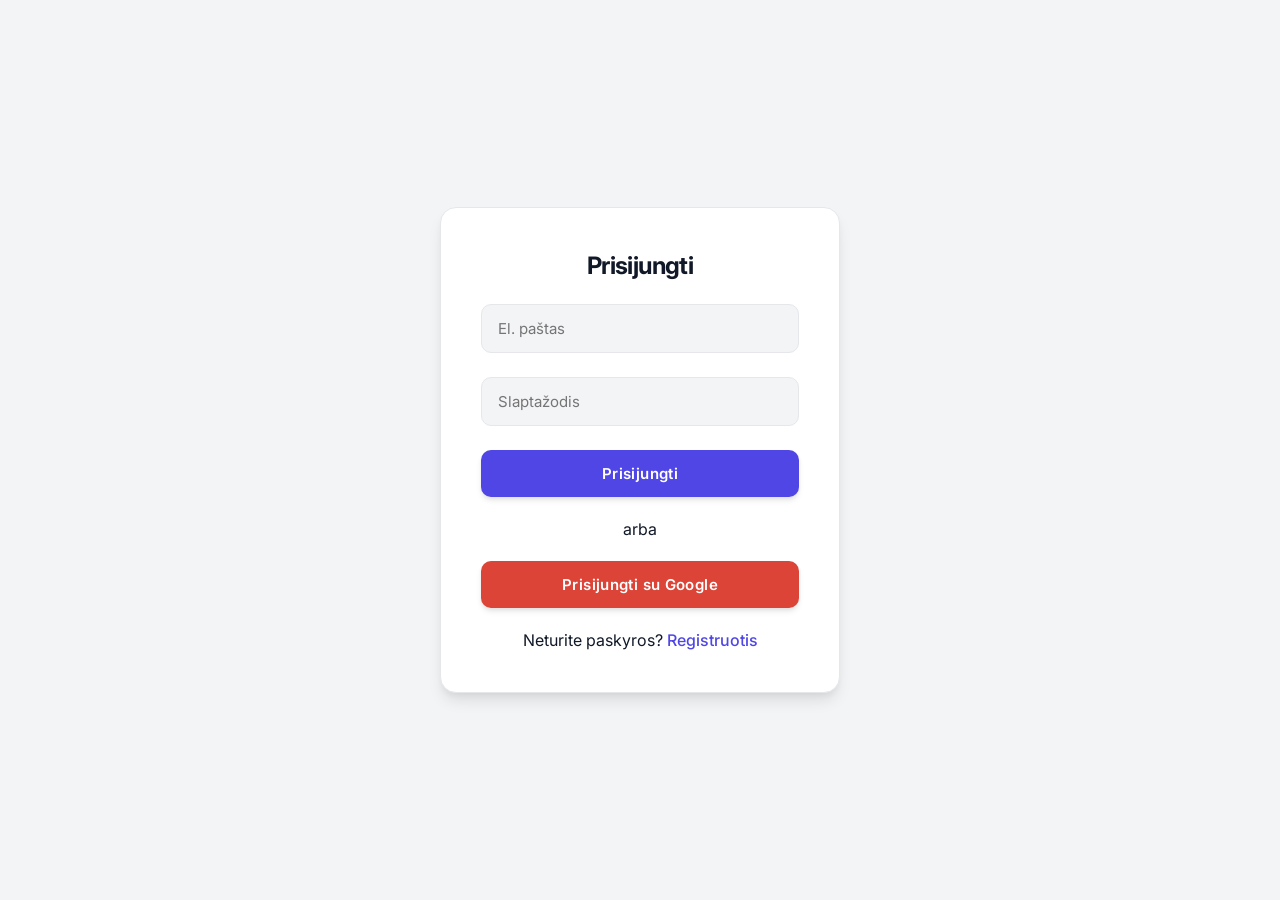
==== login.html @ 30f61926 "Create login.html" ====
<!DOCTYPE html>
<html lang="lt">
<head>
    <meta charset="UTF-8">
    <meta name="viewport" content="width=device-width, initial-scale=1.0">
    <title>Prisijungti</title>
    <link rel="stylesheet" href="assets/css/style.css">
</head>
<body>
    <div id="toast-container"></div>
    <div class="container" style="display: flex; justify-content: center; align-items: center; min-height: 100vh;">
        <div class="card" style="width: 100%; max-width: 400px;">
            <h2 class="text-center" style="margin-bottom: 20px;">Prisijungti</h2>
            <form id="login-form">
                <div class="input-group">
                    <input type="email" id="email" placeholder="El. paštas" required>
                </div>
                <div class="input-group">
                    <input type="password" id="password" placeholder="Slaptažodis" required>
                </div>
                <button type="submit" class="btn" id="login-btn" style="width: 100%;">Prisijungti</button>
            </form>
            <div class="text-center" style="margin: 20px 0;">arba</div>
            <button class="btn" id="google-btn" style="width: 100%; background-color: #db4437;">Prisijungti su Google</button>
            <p class="text-center" style="margin-top: 20px;">
                Neturite paskyros? <a href="register.html" style="color: var(--primary-color);">Registruotis</a>
            </p>
        </div>
    </div>
    <script type="module" src="assets/js/app.js"></script>
    <script type="module" src="assets/js/auth.js"></script>
</body>
</html>
---- assets/css/style.css ----
@import url('https://fonts.googleapis.com/css2?family=Inter:wght@300;400;500;600;700&display=swap');

:root {
    --bg-color: #f3f4f6;
    --surface-color: #ffffff;
    --surface-color-translucent: rgba(255, 255, 255, 0.85);
    --text-primary: #111827;
    --text-secondary: #6b7280;
    --primary-color: #4f46e5;
    --primary-hover: #4338ca;
    --error-color: #ef4444;
    --success-color: #10b981;
    --border-color: #e5e7eb;
    --border-radius: 16px;
    --input-radius: 10px;
    --shadow-sm: 0 1px 2px 0 rgba(0, 0, 0, 0.05);
    --shadow-md: 0 4px 6px -1px rgba(0, 0, 0, 0.1), 0 2px 4px -1px rgba(0, 0, 0, 0.06);
    --shadow-lg: 0 10px 15px -3px rgba(0, 0, 0, 0.1), 0 4px 6px -2px rgba(0, 0, 0, 0.05);
    --transition: all 0.3s cubic-bezier(0.4, 0, 0.2, 1);
}

[data-theme="dark"] {
    --bg-color: #0f172a;
    --surface-color: #1e293b;
    --surface-color-translucent: rgba(30, 41, 59, 0.85);
    --text-primary: #f8fafc;
    --text-secondary: #94a3b8;
    --primary-color: #6366f1;
    --primary-hover: #818cf8;
    --border-color: #334155;
    --shadow-sm: 0 1px 2px 0 rgba(0, 0, 0, 0.3);
    --shadow-md: 0 4px 6px -1px rgba(0, 0, 0, 0.4), 0 2px 4px -1px rgba(0, 0, 0, 0.2);
    --shadow-lg: 0 10px 15px -3px rgba(0, 0, 0, 0.5), 0 4px 6px -2px rgba(0, 0, 0, 0.3);
}

* { 
    margin: 0; 
    padding: 0; 
    box-sizing: border-box; 
    font-family: 'Inter', sans-serif; 
}

body {
    background-color: var(--bg-color);
    color: var(--text-primary);
    transition: background-color 0.3s ease, color 0.3s ease;
    min-height: 100vh;
    display: flex;
    flex-direction: column;
    line-height: 1.5;
    -webkit-font-smoothing: antialiased;
}

h1, h2, h3 {
    font-weight: 700;
    letter-spacing: -0.025em;
    color: var(--text-primary);
}

.container { 
    max-width: 1100px; 
    margin: 0 auto; 
    padding: 40px 20px; 
    width: 100%;
}

.card { 
    background: var(--surface-color); 
    padding: 40px; 
    border-radius: var(--border-radius); 
    box-shadow: var(--shadow-lg); 
    border: 1px solid var(--border-color);
    transition: var(--transition);
}

.text-center { 
    text-align: center; 
}

.input-group { 
    position: relative; 
    margin-bottom: 24px; 
}

.input-group label {
    display: block; 
    margin-bottom: 6px; 
    font-size: 14px; 
    font-weight: 500;
    color: var(--text-secondary);
    transition: var(--transition);
}

.input-group input {
    width: 100%; 
    padding: 14px 16px;
    border: 1px solid var(--border-color);
    border-radius: var(--input-radius);
    background: var(--bg-color);
    color: var(--text-primary);
    font-size: 15px; 
    outline: none;
    transition: var(--transition);
}

.input-group input:focus { 
    border-color: var(--primary-color); 
    background: var(--surface-color);
    box-shadow: 0 0 0 4px rgba(99, 102, 241, 0.15); 
}

.input-group input:disabled {
    background-color: var(--bg-color); 
    cursor: not-allowed; 
    opacity: 0.6;
}

.btn {
    display: inline-flex;
    align-items: center;
    justify-content: center;
    padding: 14px 28px; 
    border: none; 
    border-radius: var(--input-radius);
    background-color: var(--primary-color); 
    color: #ffffff;
    font-size: 15px; 
    font-weight: 600; 
    cursor: pointer;
    transition: var(--transition); 
    text-decoration: none;
    letter-spacing: 0.025em;
    box-shadow: var(--shadow-md);
}

.btn:hover:not(:disabled) { 
    background-color: var(--primary-hover); 
    transform: translateY(-2px); 
    box-shadow: var(--shadow-lg); 
}

.btn:active:not(:disabled) {
    transform: translateY(0);
}

.btn:disabled {
    opacity: 0.6;
    cursor: not-allowed;
    box-shadow: none;
}

.btn-outline {
    background-color: transparent;
    border: 2px solid var(--border-color);
    color: var(--text-primary);
    box-shadow: none;
}

.btn-outline:hover:not(:disabled) {
    background-color: var(--bg-color);
    border-color: var(--text-secondary);
    color: var(--text-primary);
    box-shadow: var(--shadow-sm);
}

#toast-container { 
    position: fixed; 
    bottom: 24px; 
    right: 24px; 
    z-index: 9999; 
    display: flex;
    flex-direction: column;
    gap: 12px;
}

.toast {
    background: var(--surface-color); 
    color: var(--text-primary);
    padding: 16px 20px; 
    border-radius: var(--input-radius);
    box-shadow: var(--shadow-lg); 
    border: 1px solid var(--border-color);
    opacity: 0; 
    transform: translateY(20px) scale(0.95);
    transition: all 0.4s cubic-bezier(0.68, -0.55, 0.265, 1.55); 
    border-left: 5px solid var(--primary-color);
    font-weight: 500;
    font-size: 14px;
}

.toast.show { 
    opacity: 1; 
    transform: translateY(0) scale(1); 
}

.toast-error { border-left-color: var(--error-color); }
.toast-success { border-left-color: var(--success-color); }

nav { 
    background: var(--surface-color-translucent); 
    backdrop-filter: blur(12px);
    -webkit-backdrop-filter: blur(12px);
    padding: 16px 32px; 
    border-bottom: 1px solid var(--border-color);
    display: flex; 
    justify-content: space-between; 
    align-items: center; 
    position: sticky;
    top: 0;
    z-index: 1000;
}

.nav-brand { 
    font-size: 22px; 
    font-weight: 800; 
    color: var(--text-primary); 
    text-decoration: none; 
    letter-spacing: -0.05em;
    transition: var(--transition);
}

.nav-brand:hover {
    color: var(--primary-color);
}

.nav-links {
    display: flex;
    align-items: center;
    gap: 24px;
}

.nav-links a { 
    color: var(--text-secondary); 
    text-decoration: none; 
    font-weight: 500;
    font-size: 15px;
    transition: var(--transition); 
}

.nav-links a:hover {
    color: var(--primary-color);
}

.nav-links .btn-outline {
    padding: 8px 16px;
    font-size: 14px;
    border-radius: 8px;
}

#avatar-placeholder {
    width: 110px; 
    height: 110px; 
    border-radius: 50%; 
    background: linear-gradient(135deg, var(--primary-color), var(--primary-hover));
    color: white; 
    display: flex; 
    align-items: center; 
    justify-content: center; 
    font-size: 44px; 
    margin: 0 auto; 
    font-weight: 700; 
    box-shadow: 0 10px 25px -5px rgba(99, 102, 241, 0.4);
    border: 4px solid var(--surface-color);
}

a {
    color: var(--primary-color);
    text-decoration: none;
    font-weight: 500;
    transition: var(--transition);
}

a:hover {
    color: var(--primary-hover);
}

@media (max-width: 768px) {
    .container { padding: 24px 16px; }
    .card { padding: 24px; }
    nav { 
        padding: 16px;
        flex-direction: column; 
        gap: 16px; 
    }
    .nav-links {
        width: 100%;
        justify-content: center;
        gap: 16px;
    }
    #toast-container {
        bottom: 16px;
        right: 16px;
        left: 16px;
    }
    .toast {
        width: 100%;
    }
}
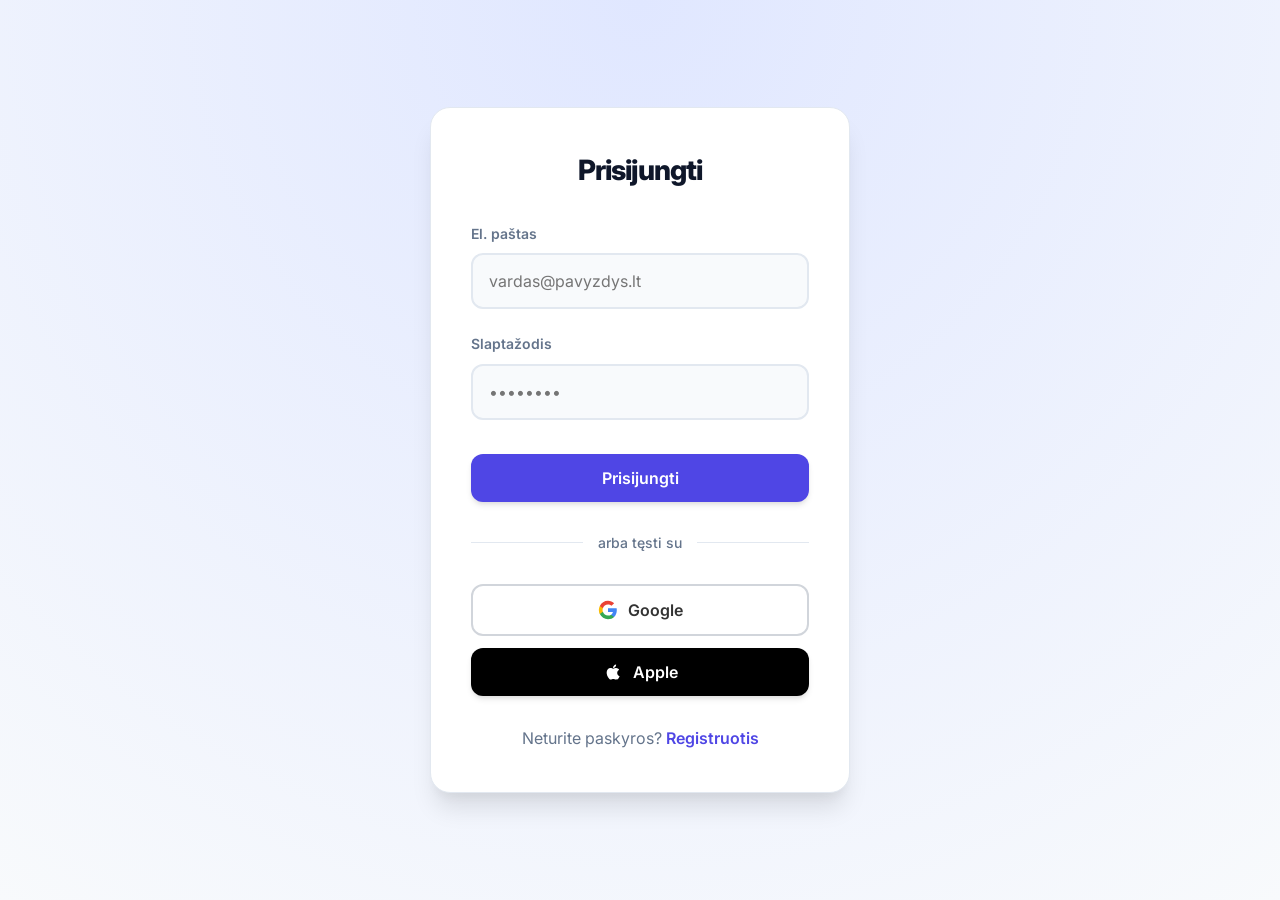
==== commit 7b9c2adb: "Update login.html" ====
--- a/login.html
+++ b/login.html
@@ -3,27 +3,46 @@
 <head>
     <meta charset="UTF-8">
     <meta name="viewport" content="width=device-width, initial-scale=1.0">
-    <title>Prisijungti</title>
+    <title>Prisijungti | Bendruomenės Portalas</title>
     <link rel="stylesheet" href="assets/css/style.css">
 </head>
 <body>
     <div id="toast-container"></div>
     <div class="container" style="display: flex; justify-content: center; align-items: center; min-height: 100vh;">
-        <div class="card" style="width: 100%; max-width: 400px;">
-            <h2 class="text-center" style="margin-bottom: 20px;">Prisijungti</h2>
+        <div class="card" style="width: 100%; max-width: 420px; padding: 40px;">
+            <h2 class="text-center" style="margin-bottom: 30px; font-size: 28px;">Prisijungti</h2>
+            
             <form id="login-form">
                 <div class="input-group">
-                    <input type="email" id="email" placeholder="El. paštas" required>
+                    <label for="email">El. paštas</label>
+                    <input type="email" id="email" placeholder="vardas@pavyzdys.lt" required>
                 </div>
                 <div class="input-group">
-                    <input type="password" id="password" placeholder="Slaptažodis" required>
+                    <label for="password">Slaptažodis</label>
+                    <input type="password" id="password" placeholder="••••••••" required>
                 </div>
-                <button type="submit" class="btn" id="login-btn" style="width: 100%;">Prisijungti</button>
+                <button type="submit" class="btn" id="login-btn" style="width: 100%; margin-top: 10px;">Prisijungti</button>
             </form>
-            <div class="text-center" style="margin: 20px 0;">arba</div>
-            <button class="btn" id="google-btn" style="width: 100%; background-color: #db4437;">Prisijungti su Google</button>
-            <p class="text-center" style="margin-top: 20px;">
-                Neturite paskyros? <a href="register.html" style="color: var(--primary-color);">Registruotis</a>
+
+            <div style="display: flex; align-items: center; margin: 30px 0;">
+                <div style="flex: 1; height: 1px; background-color: var(--border-color);"></div>
+                <span style="padding: 0 15px; color: var(--text-secondary); font-size: 14px; font-weight: 500;">arba tęsti su</span>
+                <div style="flex: 1; height: 1px; background-color: var(--border-color);"></div>
+            </div>
+
+            <div style="display: flex; flex-direction: column; gap: 12px;">
+                <button type="button" class="btn btn-outline" id="google-btn" style="width: 100%; display: flex; align-items: center; justify-content: center; gap: 10px; background-color: #ffffff; color: #333; border-color: #d1d5db;">
+                    <svg width="20" height="20" viewBox="0 0 24 24"><path fill="#4285F4" d="M22.56 12.25c0-.78-.07-1.53-.2-2.25H12v4.26h5.92c-.26 1.37-1.04 2.53-2.21 3.31v2.77h3.57c2.08-1.92 3.28-4.74 3.28-8.09z"/><path fill="#34A853" d="M12 23c2.97 0 5.46-.98 7.28-2.66l-3.57-2.77c-.98.66-2.23 1.06-3.71 1.06-2.86 0-5.29-1.93-6.16-4.53H2.18v2.84C3.99 20.53 7.7 23 12 23z"/><path fill="#FBBC05" d="M5.84 14.09c-.22-.66-.35-1.36-.35-2.09s.13-1.43.35-2.09V7.07H2.18C1.43 8.55 1 10.22 1 12s.43 3.45 1.18 4.93l2.85-2.22.81-.62z"/><path fill="#EA4335" d="M12 5.38c1.62 0 3.06.56 4.21 1.64l3.15-3.15C17.45 2.09 14.97 1 12 1 7.7 1 3.99 3.47 2.18 7.07l3.66 2.84c.87-2.6 3.3-4.53 6.16-4.53z"/></svg>
+                    Google
+                </button>
+                <button type="button" class="btn" id="apple-btn" style="width: 100%; display: flex; align-items: center; justify-content: center; gap: 10px; background-color: #000000; color: #ffffff; border: none;">
+                    <svg width="20" height="20" viewBox="0 0 24 24" fill="white"><path d="M17.05 20.28c-.98.95-2.05.8-3.08.35-1.09-.46-2.09-.48-3.24 0-1.44.62-2.2.44-3.06-.35C2.79 15.25 3.51 7.59 9.05 7.31c1.35.07 2.29.74 3.08.8 1.18-.24 2.31-.93 3.57-.84 1.51.15 2.95.97 3.67 2.14-3.41 1.96-2.82 6.47.59 7.76-.71 1.53-1.58 3.11-2.91 4.11zM12.03 7.25c-.15-2.23 1.66-4.07 3.74-4.25.29 2.58-2.34 4.5-3.74 4.25z"/></svg>
+                    Apple
+                </button>
+            </div>
+
+            <p class="text-center" style="margin-top: 30px; color: var(--text-secondary);">
+                Neturite paskyros? <a href="register.html" style="color: var(--primary-color); font-weight: 600;">Registruotis</a>
             </p>
         </div>
     </div>
--- a/assets/css/style.css
+++ b/assets/css/style.css
@@ -1,36 +1,42 @@
-@import url('https://fonts.googleapis.com/css2?family=Inter:wght@300;400;500;600;700&display=swap');
+@import url('https://fonts.googleapis.com/css2?family=Inter:wght@300;400;500;600;700;800&display=swap');
 
 :root {
-    --bg-color: #f3f4f6;
+    --bg-color: #f8fafc;
+    --bg-gradient: radial-gradient(circle at top, #e0e7ff 0%, #f8fafc 100%);
     --surface-color: #ffffff;
     --surface-color-translucent: rgba(255, 255, 255, 0.85);
-    --text-primary: #111827;
-    --text-secondary: #6b7280;
+    --text-primary: #0f172a;
+    --text-secondary: #64748b;
     --primary-color: #4f46e5;
     --primary-hover: #4338ca;
+    --gradient-text: linear-gradient(135deg, #4f46e5, #ec4899);
     --error-color: #ef4444;
     --success-color: #10b981;
-    --border-color: #e5e7eb;
-    --border-radius: 16px;
-    --input-radius: 10px;
+    --border-color: #e2e8f0;
+    --border-radius: 20px;
+    --input-radius: 12px;
     --shadow-sm: 0 1px 2px 0 rgba(0, 0, 0, 0.05);
     --shadow-md: 0 4px 6px -1px rgba(0, 0, 0, 0.1), 0 2px 4px -1px rgba(0, 0, 0, 0.06);
-    --shadow-lg: 0 10px 15px -3px rgba(0, 0, 0, 0.1), 0 4px 6px -2px rgba(0, 0, 0, 0.05);
+    --shadow-lg: 0 20px 25px -5px rgba(0, 0, 0, 0.1), 0 10px 10px -5px rgba(0, 0, 0, 0.04);
+    --shadow-glow: 0 0 20px rgba(79, 70, 229, 0.3);
     --transition: all 0.3s cubic-bezier(0.4, 0, 0.2, 1);
 }
 
 [data-theme="dark"] {
     --bg-color: #0f172a;
+    --bg-gradient: radial-gradient(circle at top, #1e1b4b 0%, #0f172a 100%);
     --surface-color: #1e293b;
     --surface-color-translucent: rgba(30, 41, 59, 0.85);
     --text-primary: #f8fafc;
     --text-secondary: #94a3b8;
     --primary-color: #6366f1;
     --primary-hover: #818cf8;
+    --gradient-text: linear-gradient(135deg, #818cf8, #f472b6);
     --border-color: #334155;
     --shadow-sm: 0 1px 2px 0 rgba(0, 0, 0, 0.3);
     --shadow-md: 0 4px 6px -1px rgba(0, 0, 0, 0.4), 0 2px 4px -1px rgba(0, 0, 0, 0.2);
-    --shadow-lg: 0 10px 15px -3px rgba(0, 0, 0, 0.5), 0 4px 6px -2px rgba(0, 0, 0, 0.3);
+    --shadow-lg: 0 20px 25px -5px rgba(0, 0, 0, 0.5), 0 10px 10px -5px rgba(0, 0, 0, 0.3);
+    --shadow-glow: 0 0 20px rgba(99, 102, 241, 0.2);
 }
 
 * { 
@@ -41,24 +47,33 @@
 }
 
 body {
-    background-color: var(--bg-color);
+    background: var(--bg-color);
+    background-image: var(--bg-gradient);
     color: var(--text-primary);
     transition: background-color 0.3s ease, color 0.3s ease;
     min-height: 100vh;
     display: flex;
     flex-direction: column;
-    line-height: 1.5;
+    line-height: 1.6;
     -webkit-font-smoothing: antialiased;
 }
 
 h1, h2, h3 {
-    font-weight: 700;
-    letter-spacing: -0.025em;
+    font-weight: 800;
+    letter-spacing: -0.03em;
     color: var(--text-primary);
 }
 
+.text-gradient {
+    background: var(--gradient-text);
+    -webkit-background-clip: text;
+    -webkit-text-fill-color: transparent;
+    background-clip: text;
+    color: transparent;
+}
+
 .container { 
-    max-width: 1100px; 
+    max-width: 1200px; 
     margin: 0 auto; 
     padding: 40px 20px; 
     width: 100%;
@@ -73,32 +88,26 @@
     transition: var(--transition);
 }
 
-.text-center { 
-    text-align: center; 
-}
-
-.input-group { 
-    position: relative; 
-    margin-bottom: 24px; 
-}
+.text-center { text-align: center; }
+
+.input-group { position: relative; margin-bottom: 24px; }
 
 .input-group label {
     display: block; 
-    margin-bottom: 6px; 
+    margin-bottom: 8px; 
     font-size: 14px; 
-    font-weight: 500;
+    font-weight: 600;
     color: var(--text-secondary);
-    transition: var(--transition);
 }
 
 .input-group input {
     width: 100%; 
-    padding: 14px 16px;
-    border: 1px solid var(--border-color);
+    padding: 16px;
+    border: 2px solid var(--border-color);
     border-radius: var(--input-radius);
     background: var(--bg-color);
     color: var(--text-primary);
-    font-size: 15px; 
+    font-size: 16px; 
     outline: none;
     transition: var(--transition);
 }
@@ -124,30 +133,29 @@
     border-radius: var(--input-radius);
     background-color: var(--primary-color); 
     color: #ffffff;
-    font-size: 15px; 
+    font-size: 16px; 
     font-weight: 600; 
     cursor: pointer;
     transition: var(--transition); 
     text-decoration: none;
-    letter-spacing: 0.025em;
     box-shadow: var(--shadow-md);
+}
+
+.btn-large {
+    padding: 16px 36px;
+    font-size: 18px;
+    border-radius: 100px;
 }
 
 .btn:hover:not(:disabled) { 
     background-color: var(--primary-hover); 
-    transform: translateY(-2px); 
-    box-shadow: var(--shadow-lg); 
-}
-
-.btn:active:not(:disabled) {
-    transform: translateY(0);
-}
-
-.btn:disabled {
-    opacity: 0.6;
-    cursor: not-allowed;
-    box-shadow: none;
-}
+    transform: translateY(-3px); 
+    box-shadow: var(--shadow-glow); 
+}
+
+.btn:active:not(:disabled) { transform: translateY(0); }
+
+.btn:disabled { opacity: 0.6; cursor: not-allowed; box-shadow: none; }
 
 .btn-outline {
     background-color: transparent;
@@ -157,50 +165,17 @@
 }
 
 .btn-outline:hover:not(:disabled) {
-    background-color: var(--bg-color);
-    border-color: var(--text-secondary);
-    color: var(--text-primary);
-    box-shadow: var(--shadow-sm);
-}
-
-#toast-container { 
-    position: fixed; 
-    bottom: 24px; 
-    right: 24px; 
-    z-index: 9999; 
-    display: flex;
-    flex-direction: column;
-    gap: 12px;
-}
-
-.toast {
-    background: var(--surface-color); 
-    color: var(--text-primary);
-    padding: 16px 20px; 
-    border-radius: var(--input-radius);
-    box-shadow: var(--shadow-lg); 
-    border: 1px solid var(--border-color);
-    opacity: 0; 
-    transform: translateY(20px) scale(0.95);
-    transition: all 0.4s cubic-bezier(0.68, -0.55, 0.265, 1.55); 
-    border-left: 5px solid var(--primary-color);
-    font-weight: 500;
-    font-size: 14px;
-}
-
-.toast.show { 
-    opacity: 1; 
-    transform: translateY(0) scale(1); 
-}
-
-.toast-error { border-left-color: var(--error-color); }
-.toast-success { border-left-color: var(--success-color); }
+    background-color: var(--surface-color);
+    border-color: var(--primary-color);
+    color: var(--primary-color);
+    box-shadow: var(--shadow-md);
+}
 
 nav { 
     background: var(--surface-color-translucent); 
-    backdrop-filter: blur(12px);
-    -webkit-backdrop-filter: blur(12px);
-    padding: 16px 32px; 
+    backdrop-filter: blur(16px);
+    -webkit-backdrop-filter: blur(16px);
+    padding: 16px 5%; 
     border-bottom: 1px solid var(--border-color);
     display: flex; 
     justify-content: space-between; 
@@ -211,88 +186,144 @@
 }
 
 .nav-brand { 
-    font-size: 22px; 
+    font-size: 24px; 
     font-weight: 800; 
     color: var(--text-primary); 
     text-decoration: none; 
     letter-spacing: -0.05em;
-    transition: var(--transition);
-}
-
-.nav-brand:hover {
-    color: var(--primary-color);
-}
-
-.nav-links {
-    display: flex;
-    align-items: center;
-    gap: 24px;
-}
+}
+
+.nav-links { display: flex; align-items: center; gap: 24px; }
 
 .nav-links a { 
     color: var(--text-secondary); 
     text-decoration: none; 
-    font-weight: 500;
+    font-weight: 600;
     font-size: 15px;
     transition: var(--transition); 
 }
 
-.nav-links a:hover {
+.nav-links a:hover { color: var(--primary-color); }
+
+/* --- HERO SECTION (Landing Page) --- */
+.hero-container {
+    max-width: 1200px;
+    margin: 0 auto;
+    padding: 60px 20px;
+    display: flex;
+    flex-direction: column;
+    align-items: center;
+}
+
+.hero-content {
+    text-align: center;
+    max-width: 800px;
+    margin-bottom: 60px;
+    animation: fadeUp 0.8s ease-out;
+}
+
+.badge {
+    display: inline-block;
+    padding: 8px 16px;
+    background: var(--surface-color);
+    border: 1px solid var(--border-color);
+    border-radius: 100px;
+    font-size: 14px;
+    font-weight: 600;
     color: var(--primary-color);
-}
-
-.nav-links .btn-outline {
-    padding: 8px 16px;
-    font-size: 14px;
-    border-radius: 8px;
+    margin-bottom: 24px;
+    box-shadow: var(--shadow-sm);
+}
+
+.hero-title {
+    font-size: 56px;
+    line-height: 1.1;
+    margin-bottom: 24px;
+}
+
+.hero-subtitle {
+    font-size: 20px;
+    color: var(--text-secondary);
+    margin-bottom: 40px;
+}
+
+.hero-buttons {
+    display: flex;
+    gap: 16px;
+    justify-content: center;
+}
+
+/* --- FEATURES GRID --- */
+.features-grid {
+    display: grid;
+    grid-template-columns: repeat(3, 1fr);
+    gap: 30px;
+    width: 100%;
+    animation: fadeUp 1s ease-out;
+}
+
+.feature-card {
+    background: var(--surface-color);
+    padding: 32px;
+    border-radius: var(--border-radius);
+    border: 1px solid var(--border-color);
+    box-shadow: var(--shadow-md);
+    transition: var(--transition);
+}
+
+.feature-card:hover {
+    transform: translateY(-10px);
+    box-shadow: var(--shadow-lg);
+    border-color: var(--primary-color);
+}
+
+.feature-icon {
+    font-size: 40px;
+    margin-bottom: 20px;
+}
+
+.feature-card h3 {
+    font-size: 22px;
+    margin-bottom: 12px;
+}
+
+.feature-card p {
+    color: var(--text-secondary);
+    font-size: 15px;
 }
 
 #avatar-placeholder {
-    width: 110px; 
-    height: 110px; 
+    width: 120px; 
+    height: 120px; 
     border-radius: 50%; 
-    background: linear-gradient(135deg, var(--primary-color), var(--primary-hover));
+    background: var(--gradient-text);
     color: white; 
     display: flex; 
     align-items: center; 
     justify-content: center; 
-    font-size: 44px; 
+    font-size: 48px; 
     margin: 0 auto; 
-    font-weight: 700; 
-    box-shadow: 0 10px 25px -5px rgba(99, 102, 241, 0.4);
+    font-weight: 800; 
+    box-shadow: var(--shadow-glow);
     border: 4px solid var(--surface-color);
 }
 
-a {
-    color: var(--primary-color);
-    text-decoration: none;
-    font-weight: 500;
-    transition: var(--transition);
-}
-
-a:hover {
-    color: var(--primary-hover);
+a { color: var(--primary-color); text-decoration: none; font-weight: 600; transition: var(--transition); }
+a:hover { color: var(--primary-hover); }
+
+@keyframes fadeUp {
+    from { opacity: 0; transform: translateY(30px); }
+    to { opacity: 1; transform: translateY(0); }
 }
 
 @media (max-width: 768px) {
+    .hero-title { font-size: 40px; }
+    .hero-subtitle { font-size: 18px; }
+    .hero-buttons { flex-direction: column; width: 100%; }
+    .hero-buttons .btn { width: 100%; }
+    .features-grid { grid-template-columns: 1fr; }
     .container { padding: 24px 16px; }
     .card { padding: 24px; }
-    nav { 
-        padding: 16px;
-        flex-direction: column; 
-        gap: 16px; 
-    }
-    .nav-links {
-        width: 100%;
-        justify-content: center;
-        gap: 16px;
-    }
-    #toast-container {
-        bottom: 16px;
-        right: 16px;
-        left: 16px;
-    }
-    .toast {
-        width: 100%;
-    }
-}
+    nav { padding: 16px; flex-direction: column; gap: 16px; }
+    .nav-links { width: 100%; justify-content: center; gap: 16px; }
+}
